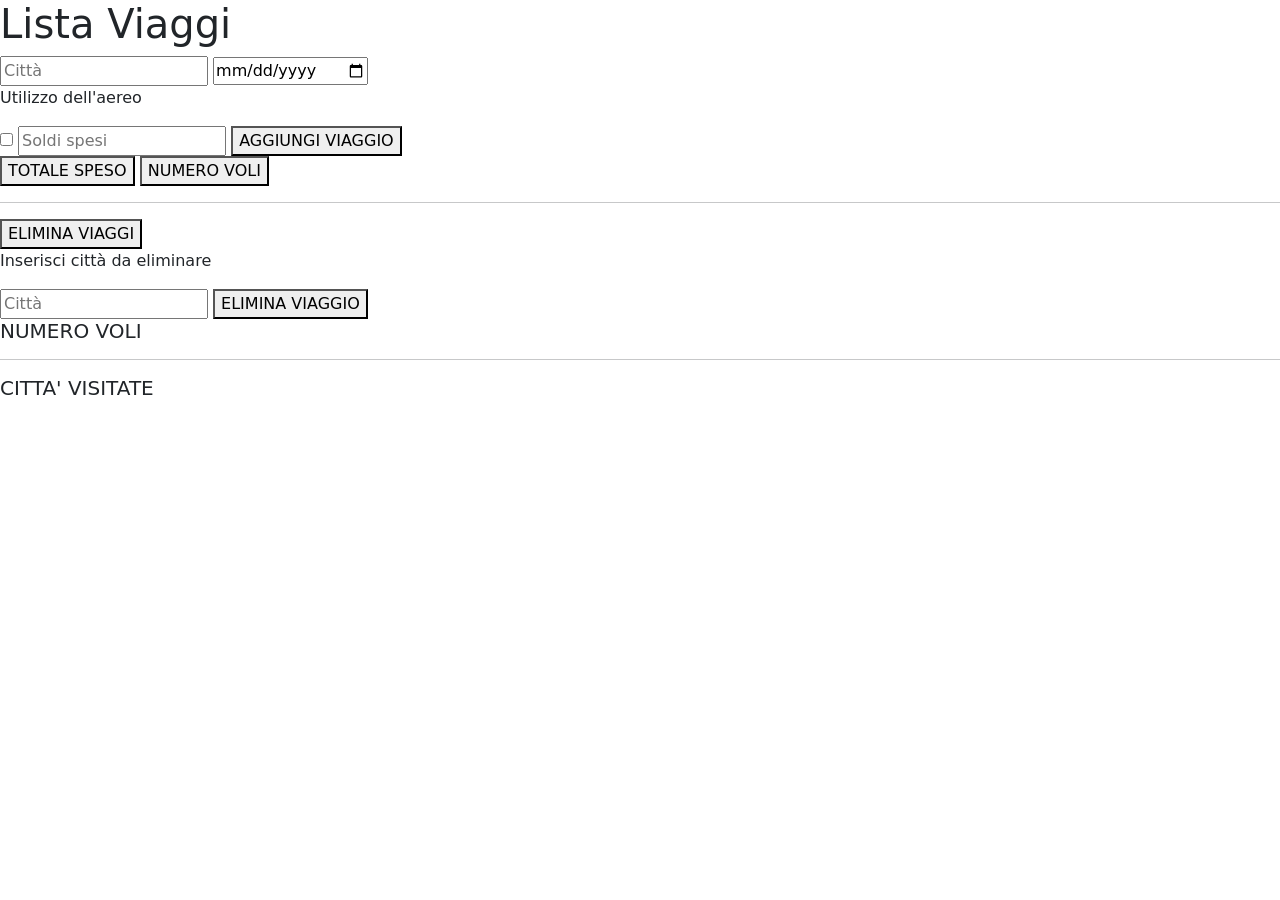
==== index.html @ 6b810018 "Secondo commit: parte html" ====
<!DOCTYPE html>
<html lang="en">
<head>
    <meta charset="UTF-8">
    <meta name="viewport" content="width=device-width, initial-scale=1.0">
    <title>Document</title>
    <link href="https://cdn.jsdelivr.net/npm/bootstrap@5.3.8/dist/css/bootstrap.min.css" 
rel="stylesheet" 
integrity="sha384-sRIl4kxILFvY47J16cr9ZwB07vP4J8+LH7qKQnuqkuIAvNWLzeN8tE5YBujZqJLB" 
crossorigin="anonymous">
</head>
<body>

    <h1>Lista Viaggi</h1>
    <form>
        <input id="city" type="text" placeholder="Città">
        <input id="date" type="date">
        <p>Utilizzo dell'aereo</p>
        <input id="checkbox" type="checkbox">
        <input id="price" type="text" placeholder="Soldi spesi">
        <button id="butt">AGGIUNGI VIAGGIO</button>
    </form>

    <button id="butt1">TOTALE SPESO</button>
    <button id="butt2">NUMERO VOLI</button>


    <hr>

    <button id="butt3">ELIMINA VIAGGI</button>

    <p>Inserisci città da eliminare</p>
    <input id="city1" type="text" placeholder="Città">
    <button id="butt4">ELIMINA VIAGGIO</button>


    <div class="modal fade" id="mymodal" tabindex="-1"> 
        <div class="modal-dialog"> 
            <div class="modal-content"> 
                <div class="modal-header"> 
                    <h1 class="modal-title fs-5">TOTALE SPESO IN TUTTI I VIAGGI</h1> 
                    <button type="button" class="btn-close" data-bs-dismiss="modal" aria-label="Close"></button> 
                </div> 
                <div class="modal-body"> 
                    <p id="p1"></p>
                </div> 
            </div> 
        </div> 
    </div>

    <div class="modal-body" id="mymodal1">
        <h5>NUMERO VOLI</h5>
            <p id="p2"></p>
            <hr>
        <h5>CITTA' VISITATE</h5>
            <p id="p3"></p>
    </div>

    <script 
    src="https://cdn.jsdelivr.net/npm/bootstrap@5.3.8/dist/js/bootstrap.bundle.min.js" 
    integrity="sha384-FKyoEForCGlyvwx9Hj09JcYn3nv7wiPVlz7YYwJrWVcXK/BmnVDxM+D2scQbITxI" 
    crossorigin="anonymous"></script>
    <script src="script.js"></script>
</body>
</html>
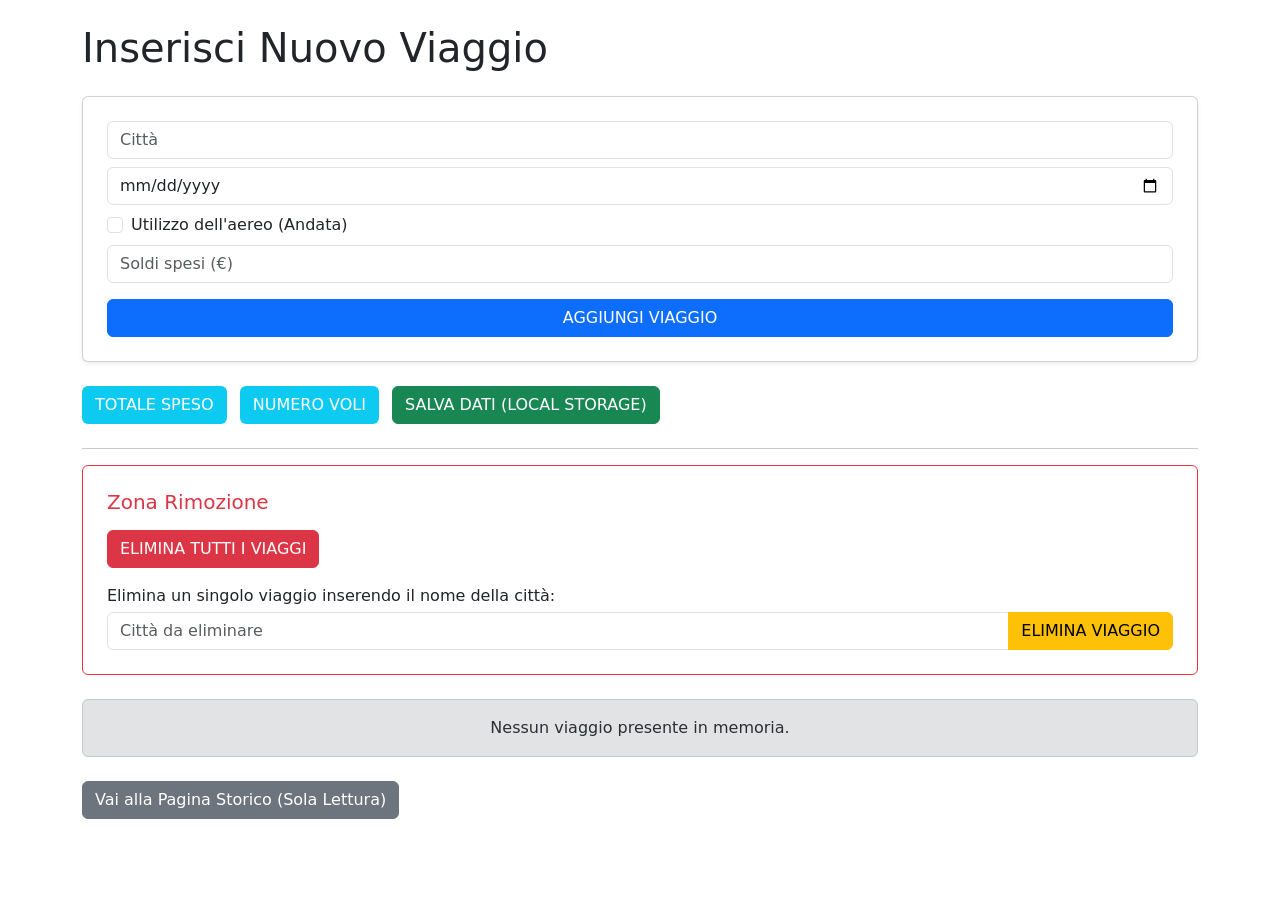
==== commit b7a45ca0: "primo aggiornamento" ====
--- a/index.html
+++ b/index.html
@@ -1,44 +1,67 @@
 <!DOCTYPE html>
-<html lang="en">
+<html lang="it">
 <head>
     <meta charset="UTF-8">
     <meta name="viewport" content="width=device-width, initial-scale=1.0">
-    <title>Document</title>
-    <link href="https://cdn.jsdelivr.net/npm/bootstrap@5.3.8/dist/css/bootstrap.min.css" 
-rel="stylesheet" 
-integrity="sha384-sRIl4kxILFvY47J16cr9ZwB07vP4J8+LH7qKQnuqkuIAvNWLzeN8tE5YBujZqJLB" 
-crossorigin="anonymous">
+    <title>Gestione Registro Viaggi</title>
+    <!-- Bootstrap 5 -->
+    <link href="https://cdn.jsdelivr.net/npm/bootstrap@5.3.3/dist/css/bootstrap.min.css" rel="stylesheet">
 </head>
-<body>
+<body class="container my-4">
 
-    <h1>Lista Viaggi</h1>
-    <form>
-        <input id="city" type="text" placeholder="Città">
-        <input id="date" type="date">
-        <p>Utilizzo dell'aereo</p>
-        <input id="checkbox" type="checkbox">
-        <input id="price" type="text" placeholder="Soldi spesi">
-        <button id="butt">AGGIUNGI VIAGGIO</button>
-    </form>
+    <h1 class="mb-4">Inserisci Nuovo Viaggio</h1>
+    
+    <div class="card p-4 mb-4 shadow-sm">
+        <div class="mb-2">
+            <input id="city" type="text" placeholder="Città" class="form-control">
+        </div>
+        <div class="mb-2">
+            <input id="date" type="date" class="form-control">
+        </div>
+        <div class="form-check mb-2">
+            <input id="checkbox" type="checkbox" class="form-check-input">
+            <label class="form-check-label" for="checkbox">Utilizzo dell'aereo (Andata)</label>
+        </div>
+        <div class="mb-3">
+            <input id="price" type="number" placeholder="Soldi spesi (€)" class="form-control">
+        </div>
+        <button id="butt" class="btn btn-primary">AGGIUNGI VIAGGIO</button>
+    </div>
 
-    <button id="butt1">TOTALE SPESO</button>
-    <button id="butt2">NUMERO VOLI</button>
-
+    <div class="mb-4">
+        <button id="butt1" class="btn bg-info text-white me-2">TOTALE SPESO</button>
+        <button id="butt2" class="btn bg-info text-white me-2">NUMERO VOLI</button>
+        <button id="buttSave" class="btn btn-success">SALVA DATI (LOCAL STORAGE)</button>
+    </div>
 
     <hr>
 
-    <button id="butt3">ELIMINA VIAGGI</button>
+    <div class="card p-4 mb-4 border-danger">
+        <h5 class="text-danger mb-3">Zona Rimozione</h5>
+        <div class="mb-3">
+            <button id="butt3" class="btn btn-danger">ELIMINA TUTTI I VIAGGI</button>
+        </div>
+        <p class="mb-1">Elimina un singolo viaggio inserendo il nome della città:</p>
+        <div class="input-group">
+            <input id="city1" type="text" placeholder="Città da eliminare" class="form-control">
+            <button id="butt4" class="btn btn-warning">ELIMINA VIAGGIO</button>
+        </div>
+    </div>
 
-    <p>Inserisci città da eliminare</p>
-    <input id="city1" type="text" placeholder="Città">
-    <button id="butt4">ELIMINA VIAGGIO</button>
+    <!-- Tabella interattiva dinamica -->
+    <div id="container2" class="mt-4"></div>
 
+    <div class="mt-4 mb-5">
+        <!-- Collegamento invertito che punta alla pagina di riepilogo statico -->
+        <a href="p1.html" class="btn btn-secondary">Vai alla Pagina Storico (Sola Lettura)</a>
+    </div>
 
+    <!-- MODAL 1: TOTALE SPESO -->
     <div class="modal fade" id="mymodal" tabindex="-1"> 
         <div class="modal-dialog"> 
             <div class="modal-content"> 
                 <div class="modal-header"> 
-                    <h1 class="modal-title fs-5">TOTALE SPESO IN TUTTI I VIAGGI</h1> 
+                    <h5 class="modal-title">Spesa Totale</h5> 
                     <button type="button" class="btn-close" data-bs-dismiss="modal" aria-label="Close"></button> 
                 </div> 
                 <div class="modal-body"> 
@@ -48,18 +71,27 @@
         </div> 
     </div>
 
-    <div class="modal-body" id="mymodal1">
-        <h5>NUMERO VOLI</h5>
-            <p id="p2"></p>
-            <hr>
-        <h5>CITTA' VISITATE</h5>
-            <p id="p3"></p>
+    <!-- MODAL 2: NUMERO VOLI -->
+    <div class="modal fade" id="mymodal1" tabindex="-1"> 
+        <div class="modal-dialog"> 
+            <div class="modal-content"> 
+                <div class="modal-header"> 
+                    <h5 class="modal-title">Statistiche Voli</h5> 
+                    <button type="button" class="btn-close" data-bs-dismiss="modal" aria-label="Close"></button> 
+                </div> 
+                <div class="modal-body"> 
+                    <h5>Numero Voli effettuati:</h5>
+                    <p id="p2"></p>
+                    <hr>
+                    <h5>Città visitate in aereo:</h5>
+                    <p id="p3"></p>
+                </div> 
+            </div> 
+        </div> 
     </div>
 
-    <script 
-    src="https://cdn.jsdelivr.net/npm/bootstrap@5.3.8/dist/js/bootstrap.bundle.min.js" 
-    integrity="sha384-FKyoEForCGlyvwx9Hj09JcYn3nv7wiPVlz7YYwJrWVcXK/BmnVDxM+D2scQbITxI" 
-    crossorigin="anonymous"></script>
+    <!-- Bootstrap JS Bundle -->
+    <script src="https://cdn.jsdelivr.net/npm/bootstrap@5.3.3/dist/js/bootstrap.bundle.min.js"></script>
     <script src="script.js"></script>
 </body>
 </html>
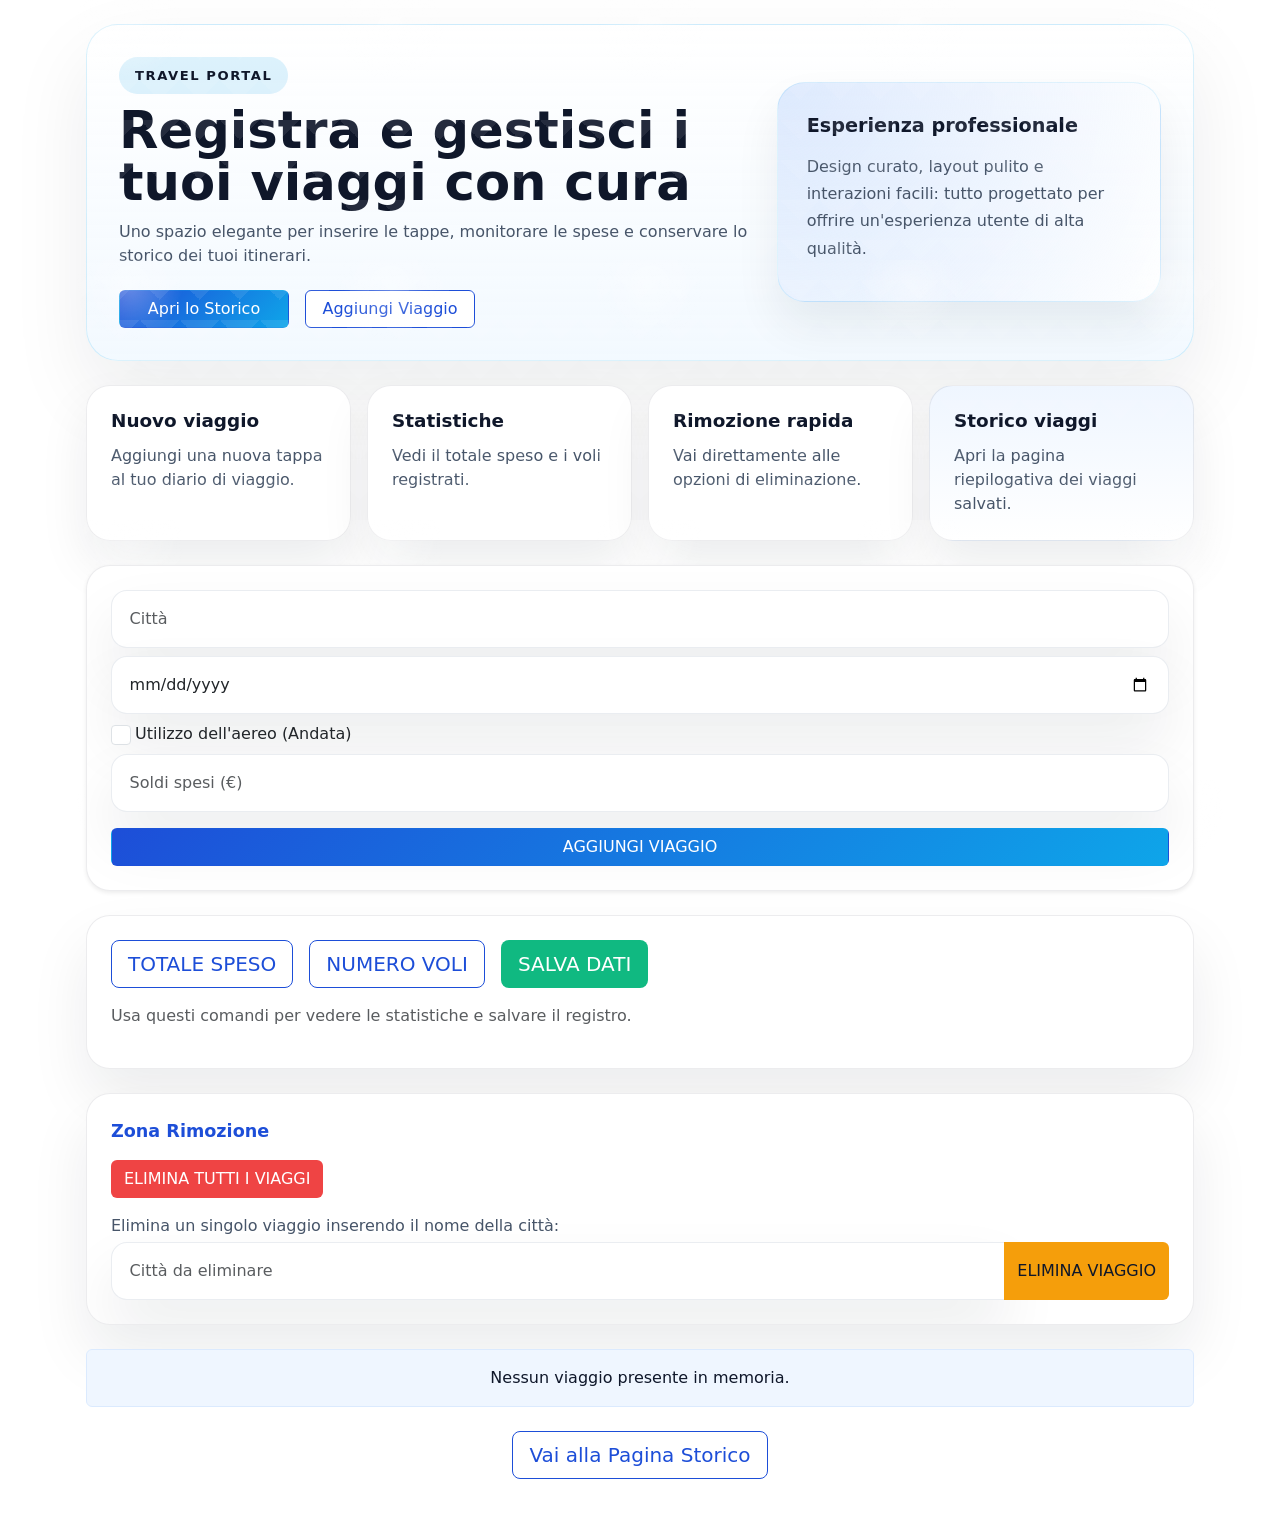
==== commit 17603485: "Merge pull request #6 from Ilpapero08/feature/css modifiche css" ====
--- a/index.html
+++ b/index.html
@@ -6,12 +6,48 @@
     <title>Gestione Registro Viaggi</title>
     <!-- Bootstrap 5 -->
     <link href="https://cdn.jsdelivr.net/npm/bootstrap@5.3.3/dist/css/bootstrap.min.css" rel="stylesheet">
+    <link href="style.css" rel="stylesheet">
 </head>
-<body class="container my-4">
+<body class="container my-4 index-page">
 
-    <h1 class="mb-4">Inserisci Nuovo Viaggio</h1>
-    
-    <div class="card p-4 mb-4 shadow-sm">
+    <header class="hero-panel mb-4">
+        <div class="hero-copy">
+            <span class="eyebrow">Travel Portal</span>
+            <h1>Registra e gestisci i tuoi viaggi con cura</h1>
+            <p>Uno spazio elegante per inserire le tappe, monitorare le spese e conservare lo storico dei tuoi itinerari.</p>
+            <div class="hero-buttons">
+                <a href="index2.html" class="btn btn-primary">Apri lo Storico</a>
+                <a href="#form-section" class="btn btn-outline-secondary">Aggiungi Viaggio</a>
+            </div>
+        </div>
+        <div class="hero-visual">
+            <div class="hero-card">
+                <strong>Esperienza professionale</strong>
+                <p>Design curato, layout pulito e interazioni facili: tutto progettato per offrire un'esperienza utente di alta qualità.</p>
+            </div>
+        </div>
+    </header>
+
+    <div class="action-grid mb-4">
+        <a href="#form-section" class="action-card">
+            <h2>Nuovo viaggio</h2>
+            <p>Aggiungi una nuova tappa al tuo diario di viaggio.</p>
+        </a>
+        <a href="#stats-section" class="action-card">
+            <h2>Statistiche</h2>
+            <p>Vedi il totale speso e i voli registrati.</p>
+        </a>
+        <a href="#remove-section" class="action-card">
+            <h2>Rimozione rapida</h2>
+            <p>Vai direttamente alle opzioni di eliminazione.</p>
+        </a>
+        <a href="index2.html" class="action-card action-card-secondary">
+            <h2>Storico viaggi</h2>
+            <p>Apri la pagina riepilogativa dei viaggi salvati.</p>
+        </a>
+    </div>
+
+    <section id="form-section" class="card p-4 mb-4 shadow-sm">
         <div class="mb-2">
             <input id="city" type="text" placeholder="Città" class="form-control">
         </div>
@@ -26,18 +62,19 @@
             <input id="price" type="number" placeholder="Soldi spesi (€)" class="form-control">
         </div>
         <button id="butt" class="btn btn-primary">AGGIUNGI VIAGGIO</button>
-    </div>
+    </section>
 
-    <div class="mb-4">
-        <button id="butt1" class="btn bg-info text-white me-2">TOTALE SPESO</button>
-        <button id="butt2" class="btn bg-info text-white me-2">NUMERO VOLI</button>
-        <button id="buttSave" class="btn btn-success">SALVA DATI (LOCAL STORAGE)</button>
-    </div>
+    <section id="stats-section" class="card p-4 mb-4 stats-card">
+        <div class="d-flex flex-wrap gap-3 mb-3">
+            <button id="butt1" class="btn btn-secondary btn-lg">TOTALE SPESO</button>
+            <button id="butt2" class="btn btn-secondary btn-lg">NUMERO VOLI</button>
+            <button id="buttSave" class="btn btn-success btn-lg">SALVA DATI</button>
+        </div>
+        <p class="text-muted">Usa questi comandi per vedere le statistiche e salvare il registro.</p>
+    </section>
 
-    <hr>
-
-    <div class="card p-4 mb-4 border-danger">
-        <h5 class="text-danger mb-3">Zona Rimozione</h5>
+    <section id="remove-section" class="card p-4 mb-4 remove-card">
+        <div class="section-title">Zona Rimozione</div>
         <div class="mb-3">
             <button id="butt3" class="btn btn-danger">ELIMINA TUTTI I VIAGGI</button>
         </div>
@@ -46,14 +83,13 @@
             <input id="city1" type="text" placeholder="Città da eliminare" class="form-control">
             <button id="butt4" class="btn btn-warning">ELIMINA VIAGGIO</button>
         </div>
-    </div>
+    </section>
 
     <!-- Tabella interattiva dinamica -->
     <div id="container2" class="mt-4"></div>
 
-    <div class="mt-4 mb-5">
-        <!-- Collegamento invertito che punta alla pagina di riepilogo statico -->
-        <a href="p1.html" class="btn btn-secondary">Vai alla Pagina Storico (Sola Lettura)</a>
+    <div class="mt-4 mb-5 text-center">
+        <a href="index2.html" class="btn btn-secondary btn-lg">Vai alla Pagina Storico</a>
     </div>
 
     <!-- MODAL 1: TOTALE SPESO -->
--- a/style.css
+++ b/style.css
@@ -0,0 +1,566 @@
+/* Stili base per il progetto Registro Viaggi */
+:root {
+    color-scheme: light;
+    --bg-100: #f8fafc;
+    --bg-200: #e2e8f0;
+    --bg-500: #0f172a;
+    --surface: rgba(255, 255, 255, 0.95);
+    --surface-strong: #ffffff;
+    --accent: #1d4ed8;
+    --accent-strong: #0ea5e9;
+    --accent-soft: #eff6ff;
+    --text: #0f172a;
+    --text-muted: #475569;
+    --border: rgba(15, 23, 42, 0.08);
+    --shadow: 0 30px 60px rgba(15, 23, 42, 0.08);
+}
+
+* {
+    box-sizing: border-box;
+}
+
+html {
+    scroll-behavior: smooth;
+}
+
+body {
+    margin: 0;
+    min-height: 100vh;
+    font-family: Inter, system-ui, -apple-system, BlinkMacSystemFont, 'Segoe UI', sans-serif;
+    color: var(--text);
+    background: radial-gradient(circle at top left, rgba(59, 130, 246, 0.18), transparent 24%),
+        radial-gradient(circle at 80% 20%, rgba(14, 165, 233, 0.14), transparent 22%),
+        linear-gradient(180deg, #f8fafc 0%, #eef2ff 55%, #cfe0ff 100%);
+    background-attachment: fixed;
+}
+
+body::before {
+    content: "";
+    position: fixed;
+    inset: 0;
+    background-image: radial-gradient(circle at 50% 10%, rgba(255,255,255,0.5) 0%, transparent 20%),
+        linear-gradient(135deg, rgba(255,255,255,0.14) 25%, transparent 25%),
+        linear-gradient(225deg, rgba(255,255,255,0.14) 25%, transparent 25%);
+    background-size: 260px 260px, 40px 40px, 40px 40px;
+    pointer-events: none;
+    opacity: 0.65;
+    z-index: 0;
+}
+
+body.container.my-4 {
+    background: transparent;
+}
+
+.container.my-4 {
+    max-width: 1140px;
+    padding-left: 1rem;
+    padding-right: 1rem;
+}
+
+.hero-panel {
+    display: grid;
+    grid-template-columns: minmax(0, 1.65fr) minmax(280px, 1fr);
+    gap: 1.5rem;
+    align-items: center;
+    padding: 2rem;
+    margin-bottom: 1.5rem;
+    background: linear-gradient(180deg, rgba(255, 255, 255, 0.92), rgba(240, 248, 255, 0.82));
+    border: 1px solid rgba(14, 165, 233, 0.16);
+    border-radius: 32px;
+    box-shadow: 0 34px 80px rgba(15, 23, 42, 0.08);
+}
+
+.hero-copy h1 {
+    font-size: clamp(2.6rem, 4vw, 3.8rem);
+    line-height: 1.02;
+    margin: 0.6rem 0 0.7rem;
+}
+
+.eyebrow {
+    display: inline-flex;
+    align-items: center;
+    justify-content: center;
+    padding: 0.55rem 1rem;
+    border-radius: 999px;
+    background: rgba(14, 165, 233, 0.14);
+    color: #0f172a;
+    font-size: 0.82rem;
+    font-weight: 700;
+    letter-spacing: 0.12em;
+    text-transform: uppercase;
+}
+
+.hero-copy p {
+    max-width: 720px;
+    margin-bottom: 1.4rem;
+    color: #475569;
+    font-size: 1rem;
+}
+
+.hero-buttons {
+    display: flex;
+    flex-wrap: wrap;
+    gap: 1rem;
+}
+
+.hero-buttons .btn {
+    min-width: 170px;
+}
+
+.hero-visual {
+    display: flex;
+    justify-content: center;
+}
+
+.hero-card {
+    width: 100%;
+    min-height: 220px;
+    padding: 1.8rem;
+    background: radial-gradient(circle at top left, rgba(59, 130, 246, 0.16), rgba(255, 255, 255, 0.85));
+    border: 1px solid rgba(14, 165, 233, 0.12);
+    border-radius: 28px;
+    box-shadow: 0 24px 45px rgba(15, 23, 42, 0.07);
+}
+
+.hero-card strong {
+    display: block;
+    font-size: 1.2rem;
+    margin-bottom: 0.75rem;
+}
+
+.hero-card p {
+    margin: 0;
+    color: #475569;
+    line-height: 1.7;
+}
+
+body.index-page {
+    background: radial-gradient(circle at 10% 10%, rgba(59, 130, 246, 0.12), transparent 22%),
+        radial-gradient(circle at 90% 30%, rgba(14, 165, 233, 0.08), transparent 18%),
+        linear-gradient(180deg, #f8fafc 0%, #eef2ff 58%, #dbeafe 100%);
+}
+
+body.history-page {
+    background: radial-gradient(circle at 15% 20%, rgba(56, 189, 248, 0.12), transparent 24%),
+        radial-gradient(circle at 85% 15%, rgba(59, 130, 246, 0.1), transparent 20%),
+        linear-gradient(180deg, #f8fafc 0%, #eef2ff 58%, #dbeafe 100%);
+}
+
+.action-grid {
+    display: grid;
+    grid-template-columns: repeat(4, minmax(0, 1fr));
+    gap: 1rem;
+    margin-bottom: 1.5rem;
+}
+
+.action-card {
+    display: block;
+    min-height: 150px;
+    padding: 1.5rem;
+    background: rgba(255, 255, 255, 0.92);
+    border: 1px solid rgba(15, 23, 42, 0.08);
+    border-radius: 24px;
+    box-shadow: 0 24px 50px rgba(15, 23, 42, 0.08);
+    color: var(--bg-500);
+    text-decoration: none;
+    transition: transform 0.25s ease, border-color 0.25s ease, box-shadow 0.25s ease;
+}
+
+.action-card:hover,
+.action-card:focus-visible {
+    transform: translateY(-4px);
+    border-color: rgba(14, 165, 233, 0.45);
+    box-shadow: 0 28px 60px rgba(15, 23, 42, 0.12);
+}
+
+.action-card h2 {
+    margin-bottom: 0.75rem;
+    font-size: 1.15rem;
+    font-weight: 700;
+}
+
+.action-card p {
+    margin: 0;
+    color: var(--text-muted);
+}
+
+.action-card-secondary {
+    background: linear-gradient(180deg, #eff6ff 0%, #ffffff 100%);
+}
+
+h1,
+h2,
+h3,
+h4,
+h5,
+h6 {
+    color: var(--bg-500);
+    margin-top: 0;
+}
+
+h1 {
+    font-size: clamp(2rem, 3vw, 2.8rem);
+    font-weight: 800;
+}
+
+p {
+    color: var(--text-muted);
+}
+
+.card,
+input.form-control,
+.input-group .form-control,
+.modal-content,
+#divCentrale {
+    background: var(--surface-strong);
+    border: 1px solid var(--border);
+    border-radius: 24px;
+    box-shadow: var(--shadow);
+}
+
+.card {
+    padding: 1.75rem;
+    overflow: hidden;
+}
+
+input.form-control,
+.input-group .form-control {
+    border-radius: 16px;
+    border: 1px solid rgba(148, 163, 184, 0.2);
+    padding: 1rem 1.1rem;
+    transition: border-color 0.2s ease, box-shadow 0.2s ease;
+}
+
+input.form-control:focus,
+.input-group .form-control:focus {
+    outline: none;
+    border-color: var(--accent-strong);
+    box-shadow: 0 0 0 4px rgba(14, 165, 233, 0.18);
+}
+
+.form-check-input {
+    width: 1.25rem;
+    height: 1.25rem;
+    margin-top: 0.2rem;
+}
+
+.btn-primary,
+.btn-primary:hover,
+.btn-primary:focus {
+    background: linear-gradient(135deg, var(--accent) 0%, var(--accent-strong) 100%);
+    border-color: transparent;
+    color: #fff;
+}
+
+.btn-secondary,
+.btn-secondary:hover,
+.btn-secondary:focus,
+.btn-outline-secondary {
+    background-color: #ffffff;
+    color: var(--accent);
+    border-color: var(--accent);
+}
+
+.btn-outline-secondary:hover,
+.btn-outline-secondary:focus {
+    background-color: var(--accent-soft);
+}
+
+.btn-success {
+    background-color: #10b981;
+    border-color: transparent;
+    color: #fff;
+}
+
+.btn-danger {
+    background-color: #ef4444;
+    border-color: transparent;
+    color: #fff;
+}
+
+.btn-warning {
+    background-color: #f59e0b;
+    border-color: transparent;
+    color: #0f172a;
+}
+
+.btn.bg-info,
+.btn.bg-info:hover,
+.btn.bg-info:focus {
+    background-color: #0ea5e9 !important;
+    border-color: transparent !important;
+}
+
+#container2 {
+    margin-top: 1.5rem;
+}
+
+#container2 .table {
+    background: var(--surface-strong);
+    border-radius: 18px;
+    overflow: hidden;
+    width: 100%;
+}
+
+table {
+    width: 100%;
+    border-collapse: collapse;
+}
+
+thead {
+    background: #0f172a;
+    color: #fff;
+}
+
+thead th {
+    padding: 1rem 1rem;
+    text-align: left;
+    font-weight: 700;
+    letter-spacing: 0.01em;
+}
+
+tbody tr {
+    transition: background-color 0.2s ease;
+}
+
+tbody tr:hover {
+    background: #eff6ff;
+}
+
+tbody td {
+    padding: 1rem;
+    border-top: 1px solid rgba(148, 163, 184, 0.12);
+}
+
+.alert-secondary {
+    background-color: #eff6ff;
+    border-color: #dbeafe;
+    color: var(--text);
+}
+
+.section-title {
+    display: inline-flex;
+    align-items: center;
+    gap: 0.6rem;
+    margin-bottom: 1rem;
+    font-size: 1.1rem;
+    font-weight: 700;
+    color: var(--accent);
+}
+
+body.login-page {
+    min-height: 100vh;
+    background: radial-gradient(circle at top, #dbeafe 0%, #eff6ff 35%, #f8fafc 100%);
+    display: flex;
+    align-items: center;
+    justify-content: center;
+    padding: 1.5rem;
+}
+
+body.login-page::before {
+    content: "";
+    position: fixed;
+    inset: 0;
+    background-image: radial-gradient(circle at 20% 20%, rgba(255, 255, 255, 0.5) 0%, transparent 28%),
+        linear-gradient(135deg, rgba(255, 255, 255, 0.2) 10%, transparent 10%),
+        linear-gradient(225deg, rgba(255, 255, 255, 0.2) 10%, transparent 10%);
+    background-size: 280px 280px, 40px 40px, 40px 40px;
+    pointer-events: none;
+    z-index: 0;
+}
+
+#divContainer {
+    display: flex;
+    justify-content: center;
+    align-items: center;
+    width: 100%;
+    max-width: 1080px;
+    position: relative;
+    z-index: 1;
+}
+
+#divCentrale {
+    width: min(480px, 100%);
+    background: rgba(255, 250, 241, 0.98);
+    border-radius: 36px;
+    border: 1px solid rgba(162, 121, 78, 0.25);
+    box-shadow: 0 32px 80px rgba(68, 55, 42, 0.12);
+    padding: 40px 34px;
+    position: relative;
+    overflow: hidden;
+    text-align: left;
+}
+
+#divCentrale::before {
+    content: "DIARIO DI VIAGGIO";
+    position: absolute;
+    top: 22px;
+    right: 24px;
+    font-size: 0.8rem;
+    letter-spacing: 0.2em;
+    color: rgba(112, 75, 41, 0.45);
+    transform: rotate(8deg);
+}
+
+#divCentrale::after {
+    content: "✈";
+    position: absolute;
+    left: -12px;
+    top: 18px;
+    font-size: 3.2rem;
+    color: rgba(216, 111, 50, 0.18);
+}
+
+.login-shell {
+    position: relative;
+    width: min(100%, 1000px);
+    max-width: 1000px;
+    display: flex;
+    justify-content: center;
+    padding: 1.5rem;
+    z-index: 1;
+}
+
+.login-inner {
+    width: 100%;
+    display: flex;
+    flex-direction: column;
+    align-items: center;
+    gap: 1rem;
+}
+
+.login-wrapper {
+    width: 100%;
+    display: flex;
+    flex-direction: column;
+    align-items: center;
+}
+
+.title {
+    font-family: 'Georgia', serif;
+    font-size: clamp(2.5rem, 7vw, 3.8rem);
+    margin-bottom: 1.5rem;
+    color: var(--accent);
+    text-shadow: 2px 2px 10px rgba(20, 82, 153, 0.12);
+}
+
+.subtitle {
+    color: var(--text-muted);
+    margin-bottom: 1.75rem;
+}
+
+.field {
+    width: 100%;
+}
+
+#divCentrale input {
+    width: 100%;
+    border: 1px solid rgba(164, 142, 119, 0.45);
+    border-radius: 18px;
+    padding: 14px 16px;
+    font-size: 1rem;
+    background: rgba(255, 255, 255, 0.95);
+    color: #3c3528;
+    transition: border-color 0.2s ease, box-shadow 0.2s ease;
+}
+
+#divCentrale input:focus {
+    outline: none;
+    border-color: #d98f55;
+    box-shadow: 0 0 0 4px rgba(217, 143, 85, 0.15);
+}
+
+#loginButton {
+    display: inline-flex;
+    align-items: center;
+    justify-content: center;
+    width: 100%;
+    border: none;
+    border-radius: 999px;
+    padding: 16px 22px;
+    font-size: 1rem;
+    font-weight: 700;
+    letter-spacing: 0.08em;
+    text-transform: uppercase;
+    background: linear-gradient(135deg, #d96f32 0%, #ca8a51 100%);
+    color: #fff;
+    cursor: pointer;
+    transition: transform 0.2s ease, box-shadow 0.2s ease;
+    box-shadow: 0 14px 32px rgba(217, 111, 50, 0.24);
+}
+
+#loginButton:hover {
+    transform: translateY(-1px);
+    box-shadow: 0 20px 38px rgba(217, 111, 50, 0.28);
+}
+
+@media (max-width: 900px) {
+    .container.my-4 {
+        padding-left: 1rem;
+        padding-right: 1rem;
+    }
+
+    .hero-panel {
+        grid-template-columns: 1fr;
+        padding: 1.5rem;
+    }
+
+    .hero-visual {
+        justify-content: flex-start;
+    }
+
+    .action-grid {
+        grid-template-columns: repeat(2, minmax(0, 1fr));
+    }
+
+    .card,
+    #divCentrale,
+    .input-group {
+        border-radius: 20px;
+    }
+
+    .input-group .form-control,
+    .input-group .btn,
+    .btn {
+        width: 100%;
+    }
+
+    .input-group {
+        flex-direction: column;
+    }
+}
+
+@media (max-width: 640px) {
+    .action-grid {
+        grid-template-columns: 1fr;
+    }
+
+    body {
+        background: #f8fafc;
+    }
+
+    h1 {
+        font-size: 2rem;
+    }
+
+    .card {
+        padding: 1.25rem;
+    }
+
+    .mb-4,
+    .mb-5,
+    .mt-4 {
+        margin-bottom: 1rem !important;
+    }
+
+    .btn {
+        padding: 0.95rem 1.1rem;
+        font-size: 0.95rem;
+    }
+
+    #container2 .table,
+    .card,
+    #divCentrale {
+        border-radius: 18px;
+    }
+}
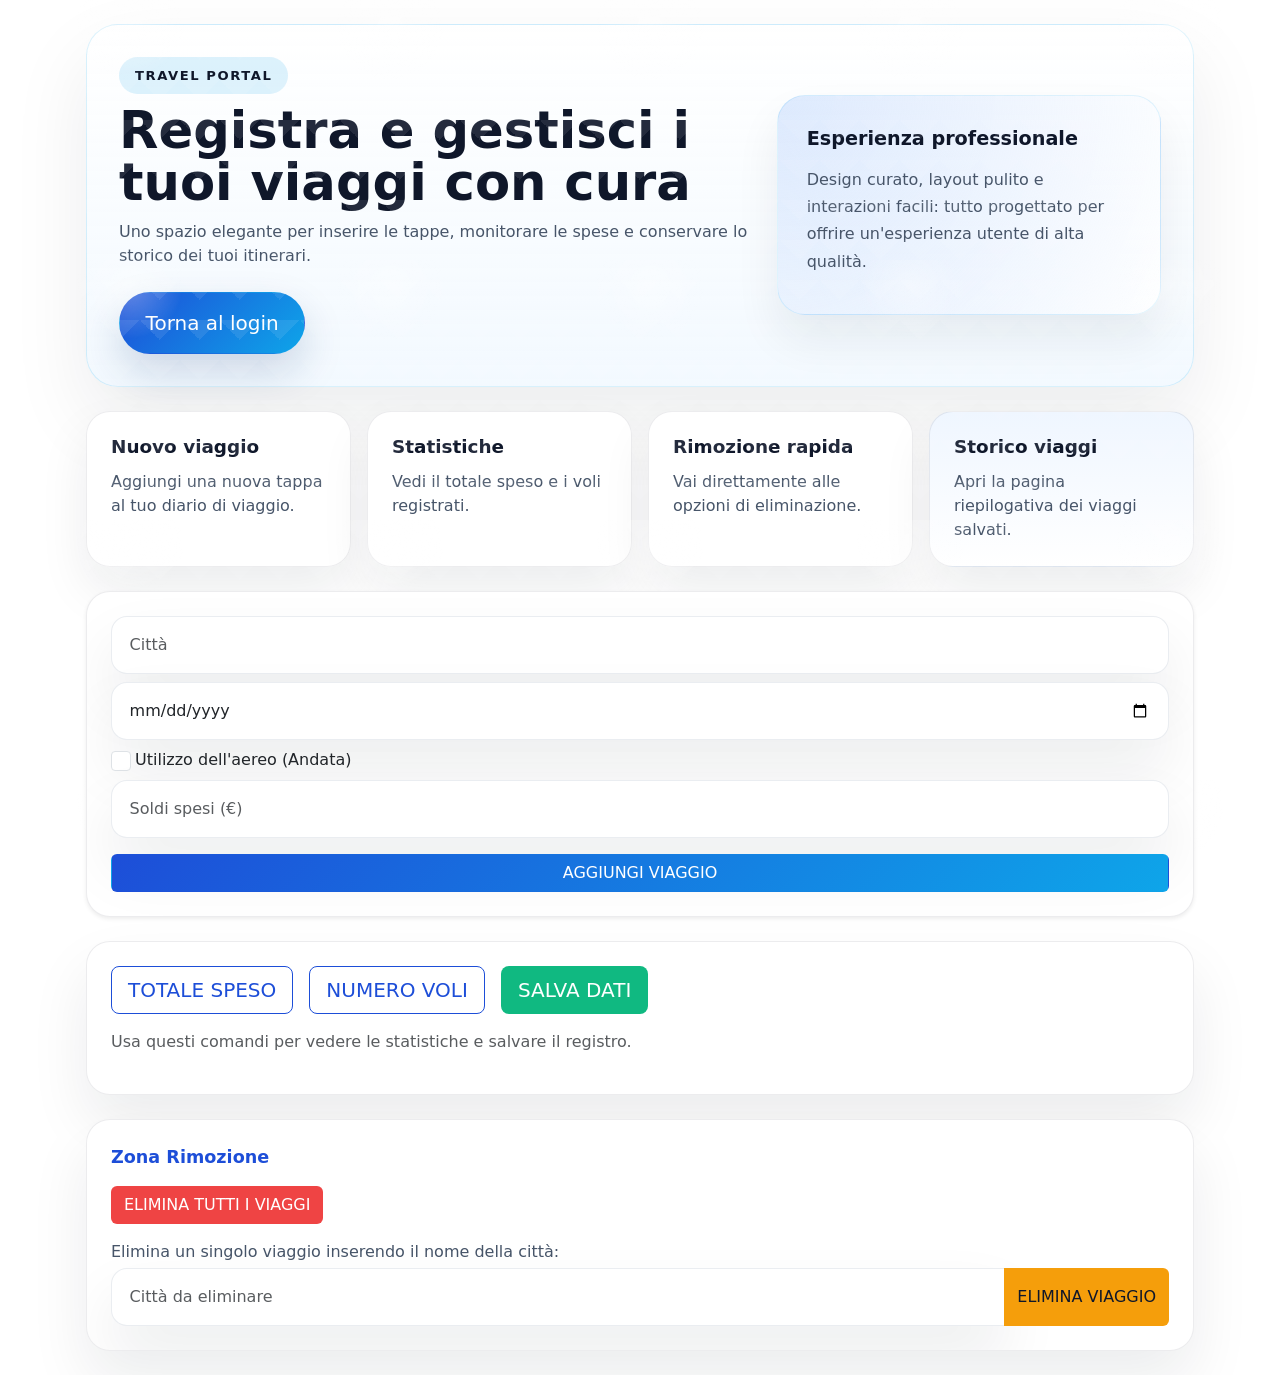
==== commit f5ee7d77: "Fix bottoni, aggiunta CSS in style.css di index2.html, index.html e login.html" ====
--- a/index.html
+++ b/index.html
@@ -16,8 +16,7 @@
             <h1>Registra e gestisci i tuoi viaggi con cura</h1>
             <p>Uno spazio elegante per inserire le tappe, monitorare le spese e conservare lo storico dei tuoi itinerari.</p>
             <div class="hero-buttons">
-                <a href="index2.html" class="btn btn-primary">Apri lo Storico</a>
-                <a href="#form-section" class="btn btn-outline-secondary">Aggiungi Viaggio</a>
+                <a href="login.html" class="btn btn-primary btn-lg hero-return-button">Torna al login</a>
             </div>
         </div>
         <div class="hero-visual">
@@ -85,13 +84,6 @@
         </div>
     </section>
 
-    <!-- Tabella interattiva dinamica -->
-    <div id="container2" class="mt-4"></div>
-
-    <div class="mt-4 mb-5 text-center">
-        <a href="index2.html" class="btn btn-secondary btn-lg">Vai alla Pagina Storico</a>
-    </div>
-
     <!-- MODAL 1: TOTALE SPESO -->
     <div class="modal fade" id="mymodal" tabindex="-1"> 
         <div class="modal-dialog"> 
--- a/style.css
+++ b/style.css
@@ -101,10 +101,27 @@
     display: flex;
     flex-wrap: wrap;
     gap: 1rem;
+    margin-top: 1.5rem;
 }
 
 .hero-buttons .btn {
     min-width: 170px;
+}
+
+.hero-return-button {
+    background: linear-gradient(135deg, #2563eb 0%, #0891b2 100%);
+    border: 1px solid rgba(255, 255, 255, 0.35);
+    border-radius: 999px;
+    box-shadow: 0 18px 40px rgba(13, 50, 113, 0.18);
+    padding: 0.95rem 1.6rem;
+    transition: transform 0.2s ease, box-shadow 0.2s ease, filter 0.2s ease;
+}
+
+.hero-return-button:hover,
+.hero-return-button:focus {
+    transform: translateY(-2px);
+    box-shadow: 0 22px 48px rgba(13, 50, 113, 0.2);
+    filter: brightness(1.05);
 }
 
 .hero-visual {
@@ -350,7 +367,8 @@
 
 body.login-page {
     min-height: 100vh;
-    background: radial-gradient(circle at top, #dbeafe 0%, #eff6ff 35%, #f8fafc 100%);
+    background: radial-gradient(circle at 20% 10%, rgba(255, 248, 237, 0.92), transparent 28%),
+        linear-gradient(180deg, #fff9f1 0%, #f6ecdf 42%, #e8dac8 100%);
     display: flex;
     align-items: center;
     justify-content: center;
@@ -361,12 +379,23 @@
     content: "";
     position: fixed;
     inset: 0;
-    background-image: radial-gradient(circle at 20% 20%, rgba(255, 255, 255, 0.5) 0%, transparent 28%),
-        linear-gradient(135deg, rgba(255, 255, 255, 0.2) 10%, transparent 10%),
-        linear-gradient(225deg, rgba(255, 255, 255, 0.2) 10%, transparent 10%);
-    background-size: 280px 280px, 40px 40px, 40px 40px;
+    background-image: radial-gradient(circle at 15% 18%, rgba(255, 255, 255, 0.7) 0%, transparent 20%),
+        linear-gradient(135deg, rgba(255, 255, 255, 0.18) 12%, transparent 12%),
+        linear-gradient(225deg, rgba(255, 255, 255, 0.18) 12%, transparent 12%),
+        repeating-linear-gradient(180deg, rgba(126, 89, 41, 0.04) 0, rgba(126, 89, 41, 0.04) 1px, transparent 1px, transparent 22px);
+    background-size: 280px 280px, 40px 40px, 40px 40px, 100% 44px;
     pointer-events: none;
     z-index: 0;
+}
+
+body.login-page::after {
+    content: "✈︎";
+    position: fixed;
+    right: 2rem;
+    bottom: 2rem;
+    font-size: 5rem;
+    color: rgba(167, 122, 74, 0.16);
+    pointer-events: none;
 }
 
 #divContainer {
@@ -381,34 +410,108 @@
 
 #divCentrale {
     width: min(480px, 100%);
-    background: rgba(255, 250, 241, 0.98);
+    background: linear-gradient(180deg, rgba(255, 252, 242, 0.96) 0%, rgba(255, 245, 228, 0.96) 100%);
     border-radius: 36px;
-    border: 1px solid rgba(162, 121, 78, 0.25);
-    box-shadow: 0 32px 80px rgba(68, 55, 42, 0.12);
-    padding: 40px 34px;
+    border: 1px solid rgba(162, 121, 78, 0.28);
+    box-shadow: 0 34px 90px rgba(86, 58, 29, 0.14);
+    padding: 44px 36px;
     position: relative;
     overflow: hidden;
     text-align: left;
+    background-image: radial-gradient(circle at top left, rgba(255, 255, 255, 0.65), transparent 28%),
+        linear-gradient(135deg, rgba(210, 180, 140, 0.05) 0%, transparent 40%);
 }
 
 #divCentrale::before {
     content: "DIARIO DI VIAGGIO";
     position: absolute;
-    top: 22px;
+    top: 18px;
     right: 24px;
-    font-size: 0.8rem;
-    letter-spacing: 0.2em;
-    color: rgba(112, 75, 41, 0.45);
+    font-size: 0.75rem;
+    letter-spacing: 0.22em;
+    color: rgba(124, 84, 46, 0.36);
     transform: rotate(8deg);
 }
 
 #divCentrale::after {
     content: "✈";
     position: absolute;
-    left: -12px;
-    top: 18px;
-    font-size: 3.2rem;
-    color: rgba(216, 111, 50, 0.18);
+    left: -8px;
+    top: 16px;
+    font-size: 3.5rem;
+    color: rgba(173, 124, 64, 0.16);
+}
+
+.travel-badge {
+    display: inline-flex;
+    align-items: center;
+    gap: 0.5rem;
+    margin-bottom: 1rem;
+    font-size: 0.8rem;
+    font-weight: 700;
+    letter-spacing: 0.16em;
+    text-transform: uppercase;
+    color: #9a6b3d;
+    padding: 0.55rem 0.9rem;
+    border-radius: 999px;
+    background: rgba(255, 240, 221, 0.85);
+    border: 1px solid rgba(155, 109, 57, 0.18);
+    box-shadow: inset 0 1px 0 rgba(255, 255, 255, 0.65);
+}
+
+#divCentrale h1 {
+    margin-top: 0;
+    margin-bottom: 0.85rem;
+    font-size: clamp(2rem, 4vw, 2.6rem);
+    color: #3f2d1d;
+}
+
+#divCentrale .subtitle {
+    color: #6c5843;
+    margin-bottom: 1.75rem;
+}
+
+#divCentrale input {
+    background: rgba(255, 255, 255, 0.92);
+    box-shadow: inset 0 2px 8px rgba(146, 115, 74, 0.08);
+}
+
+#loginButton {
+    display: inline-flex;
+    align-items: center;
+    justify-content: center;
+    width: 100%;
+    border: none;
+    border-radius: 999px;
+    padding: 16px 22px;
+    font-size: 1rem;
+    font-weight: 700;
+    letter-spacing: 0.08em;
+    text-transform: uppercase;
+    background: linear-gradient(135deg, #b45309 0%, #f59e0b 100%);
+    color: #fff;
+    cursor: pointer;
+    transition: transform 0.2s ease, box-shadow 0.2s ease, filter 0.2s ease;
+    box-shadow: 0 14px 32px rgba(168, 104, 38, 0.24);
+}
+
+#loginButton:hover {
+    transform: translateY(-1px);
+    box-shadow: 0 18px 38px rgba(168, 104, 38, 0.28);
+    filter: brightness(1.04);
+}
+
+.note {
+    color: #5f4f3d;
+    background: rgba(255, 249, 237, 0.9);
+    border-left: 4px solid rgba(196, 135, 52, 0.8);
+    padding: 1rem 1rem 0.9rem;
+    border-radius: 18px;
+    margin-top: 1rem;
+}
+
+.note strong {
+    color: #4f3c2a;
 }
 
 .login-shell {
@@ -440,8 +543,8 @@
     font-family: 'Georgia', serif;
     font-size: clamp(2.5rem, 7vw, 3.8rem);
     margin-bottom: 1.5rem;
-    color: var(--accent);
-    text-shadow: 2px 2px 10px rgba(20, 82, 153, 0.12);
+    color: #7c4a1b;
+    text-shadow: 2px 2px 10px rgba(124, 74, 27, 0.16);
 }
 
 .subtitle {
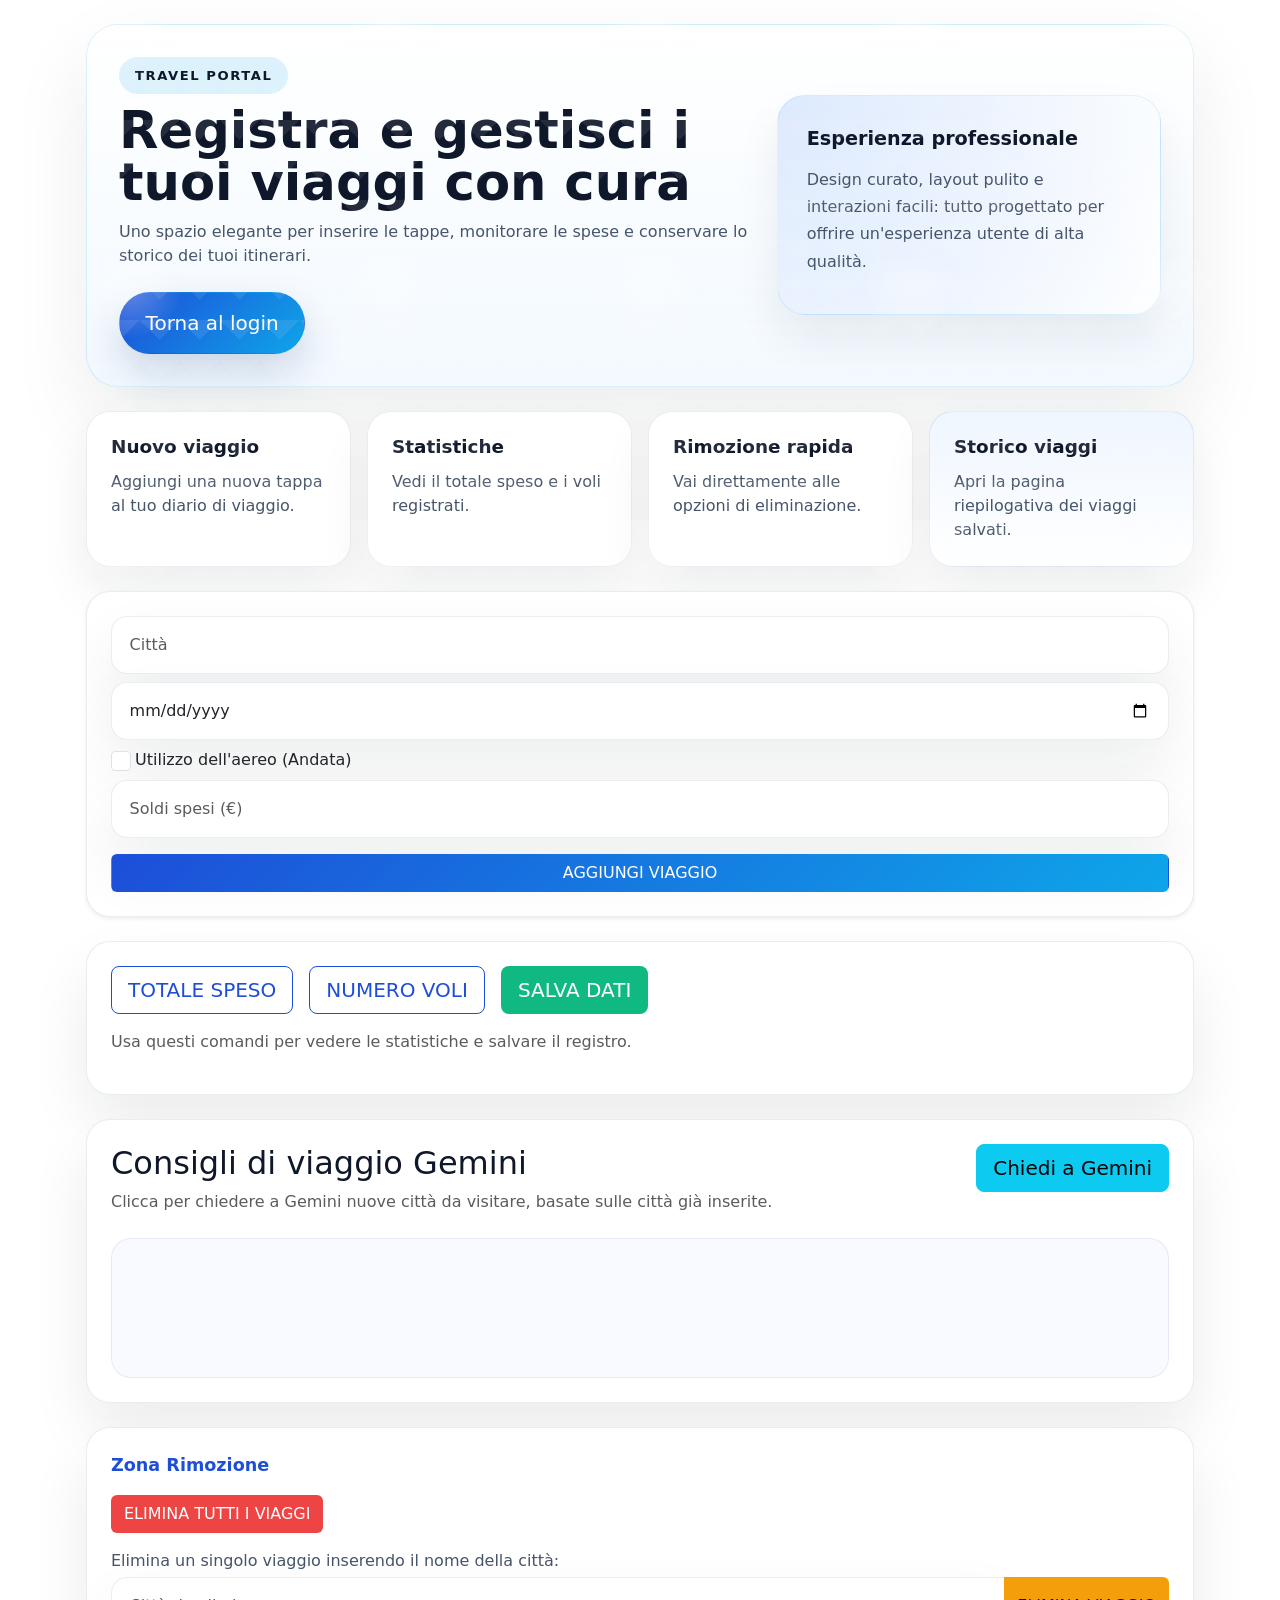
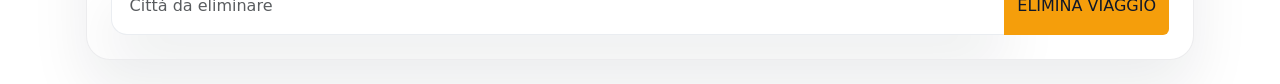
==== commit 7d7d3710: "Merge pull request #7 from Ilpapero08/feature/gemini Prima implementazione API GEMINI" ====
--- a/index.html
+++ b/index.html
@@ -72,6 +72,17 @@
         <p class="text-muted">Usa questi comandi per vedere le statistiche e salvare il registro.</p>
     </section>
 
+    <section id="ai-section" class="card p-4 mb-4 ai-card">
+        <div class="d-flex flex-column flex-md-row justify-content-between align-items-start gap-3">
+            <div>
+                <h2 class="mb-2">Consigli di viaggio Gemini</h2>
+                <p class="mb-0 text-muted">Clicca per chiedere a Gemini nuove città da visitare, basate sulle città già inserite.</p>
+            </div>
+            <button id="btnGemini" class="btn btn-info btn-lg">Chiedi a Gemini</button>
+        </div>
+        <div id="geminiOutput" class="mt-4"></div>
+    </section>
+
     <section id="remove-section" class="card p-4 mb-4 remove-card">
         <div class="section-title">Zona Rimozione</div>
         <div class="mb-3">
--- a/style.css
+++ b/style.css
@@ -205,6 +205,27 @@
     background: linear-gradient(180deg, #eff6ff 0%, #ffffff 100%);
 }
 
+.ai-card {
+    background: linear-gradient(180deg, rgba(236, 255, 255, 0.95), #ffffff 100%);
+    border: 1px solid rgba(14, 165, 233, 0.16);
+    box-shadow: 0 24px 40px rgba(15, 23, 42, 0.08);
+}
+
+#geminiOutput {
+    min-height: 140px;
+    border-radius: 20px;
+    padding: 1rem;
+    background: rgba(248, 250, 255, 0.92);
+    border: 1px solid rgba(148, 163, 184, 0.18);
+}
+
+#geminiOutput pre {
+    white-space: pre-wrap;
+    word-break: break-word;
+    margin: 0;
+    color: #1f2937;
+}
+
 h1,
 h2,
 h3,
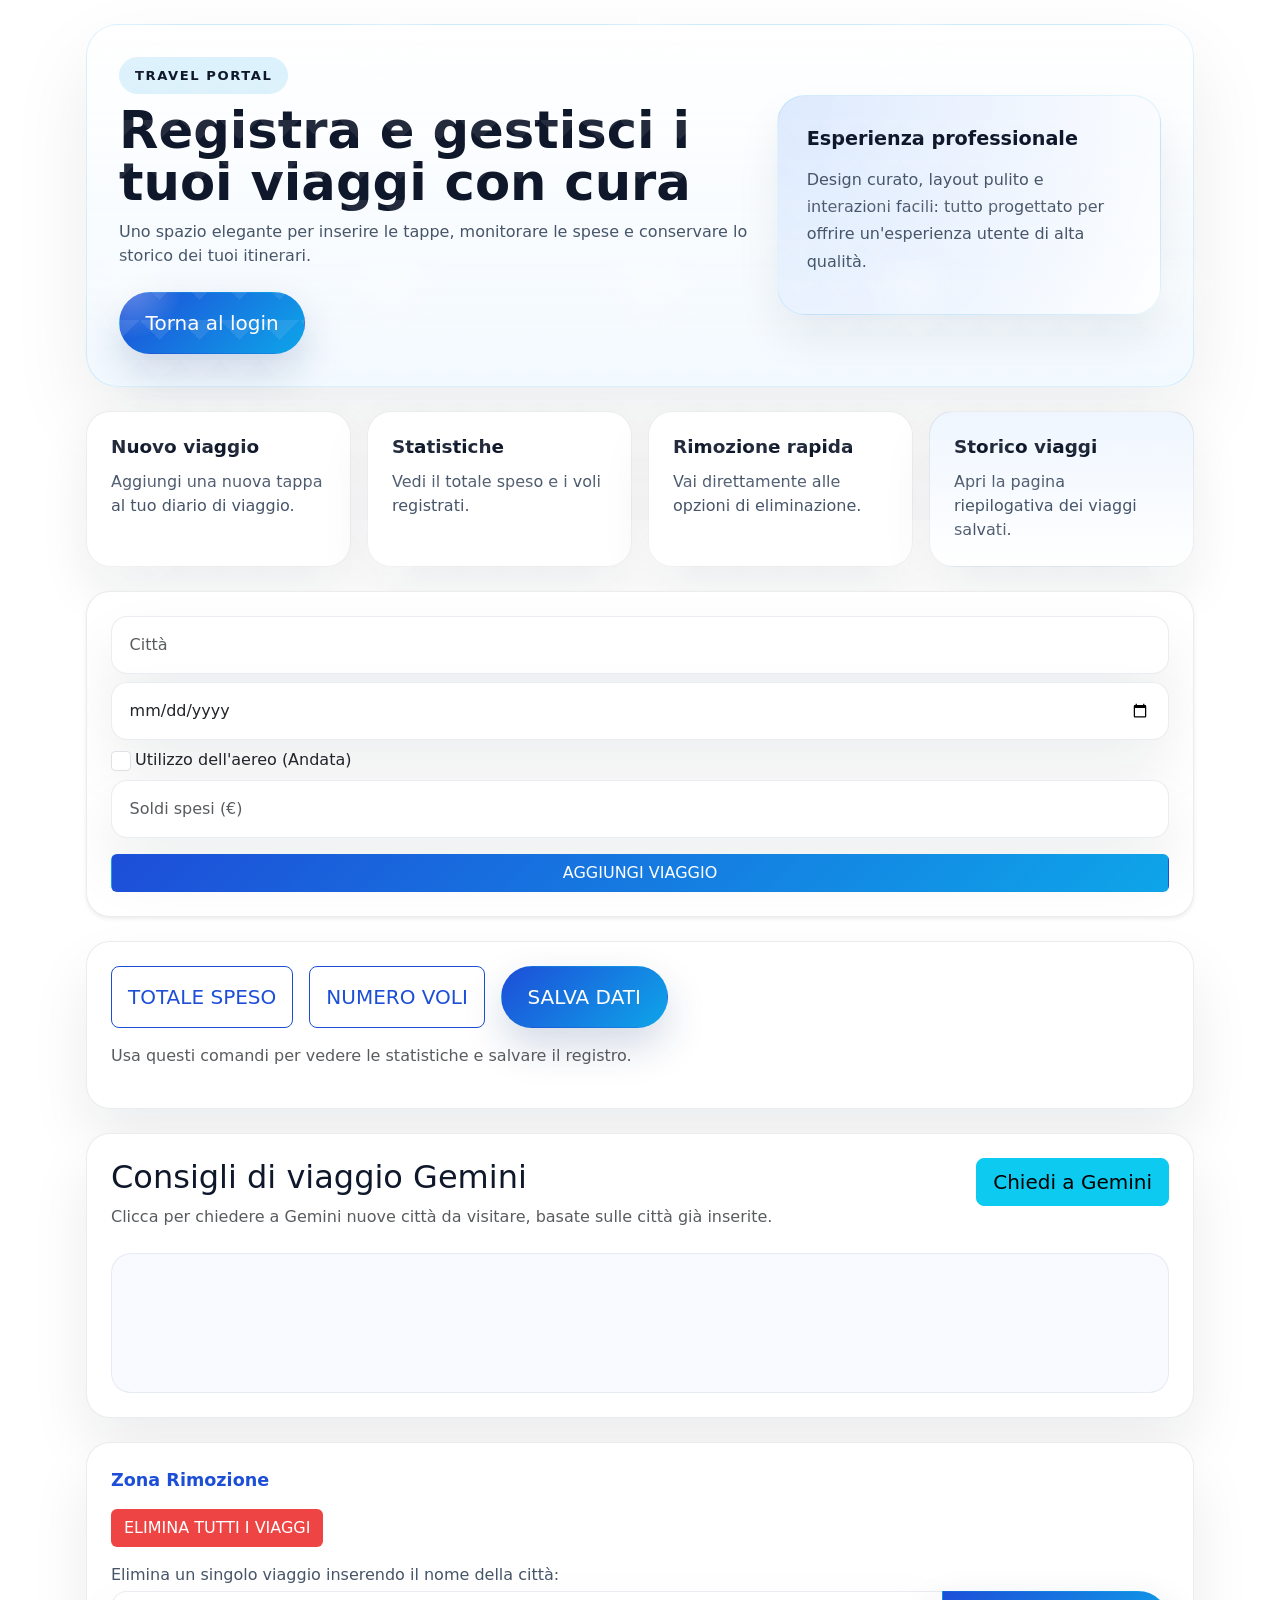
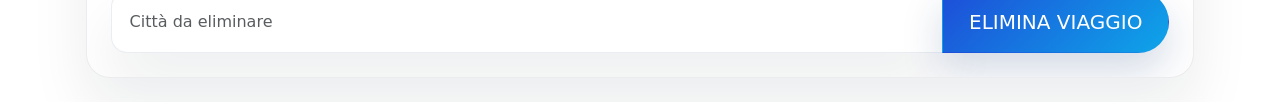
==== commit 8aeede7b: "Fase finale progetto, CSS Finalizzato" ====
--- a/index.html
+++ b/index.html
@@ -40,7 +40,7 @@
             <h2>Rimozione rapida</h2>
             <p>Vai direttamente alle opzioni di eliminazione.</p>
         </a>
-        <a href="index2.html" class="action-card action-card-secondary">
+        <a href="archivio.html" class="action-card action-card-secondary">
             <h2>Storico viaggi</h2>
             <p>Apri la pagina riepilogativa dei viaggi salvati.</p>
         </a>
@@ -67,7 +67,7 @@
         <div class="d-flex flex-wrap gap-3 mb-3">
             <button id="butt1" class="btn btn-secondary btn-lg">TOTALE SPESO</button>
             <button id="butt2" class="btn btn-secondary btn-lg">NUMERO VOLI</button>
-            <button id="buttSave" class="btn btn-success btn-lg">SALVA DATI</button>
+            <button id="buttSave" class="btn btn-primary btn-lg hero-return-button">SALVA DATI</button>
         </div>
         <p class="text-muted">Usa questi comandi per vedere le statistiche e salvare il registro.</p>
     </section>
@@ -91,7 +91,7 @@
         <p class="mb-1">Elimina un singolo viaggio inserendo il nome della città:</p>
         <div class="input-group">
             <input id="city1" type="text" placeholder="Città da eliminare" class="form-control">
-            <button id="butt4" class="btn btn-warning">ELIMINA VIAGGIO</button>
+            <button id="butt4" class="btn btn-primary btn-lg hero-return-button">ELIMINA VIAGGIO</button>
         </div>
     </section>
 
--- a/style.css
+++ b/style.css
@@ -254,6 +254,7 @@
     border: 1px solid var(--border);
     border-radius: 24px;
     box-shadow: var(--shadow);
+    padding: 20px;
 }
 
 .card {
@@ -370,10 +371,82 @@
     border-top: 1px solid rgba(148, 163, 184, 0.12);
 }
 
+.alert {
+    padding: 1rem 1.1rem;
+    border-radius: 20px;
+    margin-bottom: 1rem;
+    font-weight: 600;
+    border: 1px solid transparent;
+    box-shadow: 0 16px 32px rgba(59, 130, 246, 0.08);
+    line-height: 1.5;
+}
+
 .alert-secondary {
-    background-color: #eff6ff;
-    border-color: #dbeafe;
-    color: var(--text);
+    background-color: rgba(226, 232, 255, 0.95);
+    border-color: rgba(59, 130, 246, 0.18);
+    color: #1e3a8a;
+}
+
+.alert-success {
+    background-color: rgba(217, 239, 255, 0.95);
+    border-color: rgba(59, 130, 246, 0.18);
+    color: #0f172a;
+}
+
+.alert-info {
+    background-color: rgba(219, 234, 254, 0.95);
+    border-color: rgba(37, 99, 235, 0.24);
+    color: #1d4ed8;
+}
+
+.alert-warning {
+    background-color: rgba(254, 243, 199, 0.95);
+    border-color: rgba(245, 158, 11, 0.24);
+    color: #92400e;
+}
+
+.alert-danger {
+    background-color: rgba(254, 215, 215, 0.95);
+    border-color: rgba(220, 38, 38, 0.24);
+    color: #991b1b;
+}
+
+.custom-alert-container {
+    position: fixed;
+    top: 1rem;
+    left: 50%;
+    transform: translateX(-50%);
+    width: min(92vw, 520px);
+    display: flex;
+    flex-direction: column;
+    gap: 0.75rem;
+    z-index: 9999;
+    pointer-events: none;
+}
+
+.custom-alert {
+    pointer-events: auto;
+    opacity: 0;
+    transform: translateY(-10px);
+    animation: slideIn 0.18s ease forwards;
+    transition: opacity 0.2s ease, transform 0.2s ease;
+}
+
+.custom-alert.hide {
+    opacity: 0;
+    transform: translateY(-14px);
+    transition: opacity 0.2s ease, transform 0.2s ease;
+}
+
+@keyframes slideIn {
+    from {
+        opacity: 0;
+        transform: translateY(-10px);
+    }
+    to {
+        opacity: 1;
+        transform: translateY(0);
+    }
 }
 
 .section-title {
@@ -388,8 +461,8 @@
 
 body.login-page {
     min-height: 100vh;
-    background: radial-gradient(circle at 20% 10%, rgba(255, 248, 237, 0.92), transparent 28%),
-        linear-gradient(180deg, #fff9f1 0%, #f6ecdf 42%, #e8dac8 100%);
+    background: radial-gradient(circle at 20% 10%, rgba(59, 130, 246, 0.18), transparent 28%),
+        linear-gradient(180deg, #f8fafc 0%, #eef2ff 42%, #dbeafe 100%);
     display: flex;
     align-items: center;
     justify-content: center;
@@ -401,10 +474,9 @@
     position: fixed;
     inset: 0;
     background-image: radial-gradient(circle at 15% 18%, rgba(255, 255, 255, 0.7) 0%, transparent 20%),
-        linear-gradient(135deg, rgba(255, 255, 255, 0.18) 12%, transparent 12%),
-        linear-gradient(225deg, rgba(255, 255, 255, 0.18) 12%, transparent 12%),
-        repeating-linear-gradient(180deg, rgba(126, 89, 41, 0.04) 0, rgba(126, 89, 41, 0.04) 1px, transparent 1px, transparent 22px);
-    background-size: 280px 280px, 40px 40px, 40px 40px, 100% 44px;
+        linear-gradient(135deg, rgba(59, 130, 246, 0.08) 12%, transparent 12%),
+        linear-gradient(225deg, rgba(59, 130, 246, 0.08) 12%, transparent 12%);
+    background-size: 280px 280px, 40px 40px, 40px 40px;
     pointer-events: none;
     z-index: 0;
 }
@@ -415,7 +487,7 @@
     right: 2rem;
     bottom: 2rem;
     font-size: 5rem;
-    color: rgba(167, 122, 74, 0.16);
+    color: rgba(37, 99, 235, 0.16);
     pointer-events: none;
 }
 
@@ -431,16 +503,16 @@
 
 #divCentrale {
     width: min(480px, 100%);
-    background: linear-gradient(180deg, rgba(255, 252, 242, 0.96) 0%, rgba(255, 245, 228, 0.96) 100%);
+    background: linear-gradient(180deg, rgba(255, 255, 255, 0.98) 0%, rgba(239, 246, 255, 0.96) 100%);
     border-radius: 36px;
-    border: 1px solid rgba(162, 121, 78, 0.28);
-    box-shadow: 0 34px 90px rgba(86, 58, 29, 0.14);
+    border: 1px solid rgba(59, 130, 246, 0.18);
+    box-shadow: 0 34px 90px rgba(59, 130, 246, 0.12);
     padding: 44px 36px;
     position: relative;
     overflow: hidden;
     text-align: left;
-    background-image: radial-gradient(circle at top left, rgba(255, 255, 255, 0.65), transparent 28%),
-        linear-gradient(135deg, rgba(210, 180, 140, 0.05) 0%, transparent 40%);
+    background-image: radial-gradient(circle at top left, rgba(59, 130, 246, 0.12), transparent 28%),
+        linear-gradient(135deg, rgba(59, 130, 246, 0.06) 0%, transparent 40%);
 }
 
 #divCentrale::before {
@@ -450,7 +522,7 @@
     right: 24px;
     font-size: 0.75rem;
     letter-spacing: 0.22em;
-    color: rgba(124, 84, 46, 0.36);
+    color: rgba(37, 99, 235, 0.28);
     transform: rotate(8deg);
 }
 
@@ -460,7 +532,7 @@
     left: -8px;
     top: 16px;
     font-size: 3.5rem;
-    color: rgba(173, 124, 64, 0.16);
+    color: rgba(37, 99, 235, 0.12);
 }
 
 .travel-badge {
@@ -472,11 +544,11 @@
     font-weight: 700;
     letter-spacing: 0.16em;
     text-transform: uppercase;
-    color: #9a6b3d;
+    color: #1d4ed8;
     padding: 0.55rem 0.9rem;
     border-radius: 999px;
-    background: rgba(255, 240, 221, 0.85);
-    border: 1px solid rgba(155, 109, 57, 0.18);
+    background: rgba(219, 234, 254, 0.85);
+    border: 1px solid rgba(59, 130, 246, 0.18);
     box-shadow: inset 0 1px 0 rgba(255, 255, 255, 0.65);
 }
 
@@ -484,17 +556,24 @@
     margin-top: 0;
     margin-bottom: 0.85rem;
     font-size: clamp(2rem, 4vw, 2.6rem);
-    color: #3f2d1d;
+    color: #1e3a8a;
 }
 
 #divCentrale .subtitle {
-    color: #6c5843;
+    color: #475569;
     margin-bottom: 1.75rem;
 }
 
 #divCentrale input {
-    background: rgba(255, 255, 255, 0.92);
-    box-shadow: inset 0 2px 8px rgba(146, 115, 74, 0.08);
+    background: rgba(255, 255, 255, 0.96);
+    box-shadow: inset 0 2px 8px rgba(59, 130, 246, 0.08);
+    border: 1px solid rgba(148, 163, 184, 0.4);
+}
+
+#divCentrale input:focus {
+    outline: none;
+    border-color: #2563eb;
+    box-shadow: 0 0 0 4px rgba(59, 130, 246, 0.12);
 }
 
 #loginButton {
@@ -509,30 +588,30 @@
     font-weight: 700;
     letter-spacing: 0.08em;
     text-transform: uppercase;
-    background: linear-gradient(135deg, #b45309 0%, #f59e0b 100%);
+    background: linear-gradient(135deg, #2563eb 0%, #0891b2 100%);
     color: #fff;
     cursor: pointer;
     transition: transform 0.2s ease, box-shadow 0.2s ease, filter 0.2s ease;
-    box-shadow: 0 14px 32px rgba(168, 104, 38, 0.24);
+    box-shadow: 0 14px 32px rgba(37, 99, 235, 0.24);
 }
 
 #loginButton:hover {
     transform: translateY(-1px);
-    box-shadow: 0 18px 38px rgba(168, 104, 38, 0.28);
+    box-shadow: 0 18px 38px rgba(37, 99, 235, 0.28);
     filter: brightness(1.04);
 }
 
 .note {
-    color: #5f4f3d;
-    background: rgba(255, 249, 237, 0.9);
-    border-left: 4px solid rgba(196, 135, 52, 0.8);
+    color: #1e3a8a;
+    background: rgba(226, 232, 255, 0.95);
+    border-left: 4px solid rgba(59, 130, 246, 0.8);
     padding: 1rem 1rem 0.9rem;
     border-radius: 18px;
     margin-top: 1rem;
 }
 
 .note strong {
-    color: #4f3c2a;
+    color: #1d4ed8;
 }
 
 .login-shell {
@@ -561,61 +640,48 @@
 }
 
 .title {
-    font-family: 'Georgia', serif;
+    font-family: inherit;
+    font-weight: 800;
     font-size: clamp(2.5rem, 7vw, 3.8rem);
+    margin-bottom: 1.3rem;
+    color: #1e3a8a;
+    letter-spacing: 0.08em;
+    text-shadow: 1px 1px 10px rgba(37, 99, 235, 0.14);
+}
+
+.subtitle {
+    color: #6c5843;
     margin-bottom: 1.5rem;
-    color: #7c4a1b;
-    text-shadow: 2px 2px 10px rgba(124, 74, 27, 0.16);
-}
-
-.subtitle {
-    color: var(--text-muted);
-    margin-bottom: 1.75rem;
+    line-height: 1.7;
 }
 
 .field {
     width: 100%;
-}
-
-#divCentrale input {
+    margin-bottom: 0.95rem;
+    display: block;
+}
+
+.field input {
     width: 100%;
     border: 1px solid rgba(164, 142, 119, 0.45);
     border-radius: 18px;
-    padding: 14px 16px;
+    padding: 16px 18px;
     font-size: 1rem;
-    background: rgba(255, 255, 255, 0.95);
+    background: rgba(255, 255, 255, 0.96);
     color: #3c3528;
-    transition: border-color 0.2s ease, box-shadow 0.2s ease;
-}
-
-#divCentrale input:focus {
+    box-shadow: inset 0 2px 10px rgba(146, 115, 74, 0.06);
+    transition: border-color 0.2s ease, box-shadow 0.2s ease, background 0.2s ease;
+}
+
+.field input:focus {
     outline: none;
-    border-color: #d98f55;
-    box-shadow: 0 0 0 4px rgba(217, 143, 85, 0.15);
-}
-
-#loginButton {
-    display: inline-flex;
-    align-items: center;
-    justify-content: center;
-    width: 100%;
-    border: none;
-    border-radius: 999px;
-    padding: 16px 22px;
-    font-size: 1rem;
-    font-weight: 700;
-    letter-spacing: 0.08em;
-    text-transform: uppercase;
-    background: linear-gradient(135deg, #d96f32 0%, #ca8a51 100%);
-    color: #fff;
-    cursor: pointer;
-    transition: transform 0.2s ease, box-shadow 0.2s ease;
-    box-shadow: 0 14px 32px rgba(217, 111, 50, 0.24);
-}
-
-#loginButton:hover {
-    transform: translateY(-1px);
-    box-shadow: 0 20px 38px rgba(217, 111, 50, 0.28);
+    border-color: #c08441;
+    box-shadow: inset 0 2px 12px rgba(146, 115, 74, 0.12), 0 0 0 4px rgba(244, 219, 156, 0.18);
+    background: #fff;
+}
+
+.field input::placeholder {
+    color: rgba(92, 63, 40, 0.5);
 }
 
 @media (max-width: 900px) {
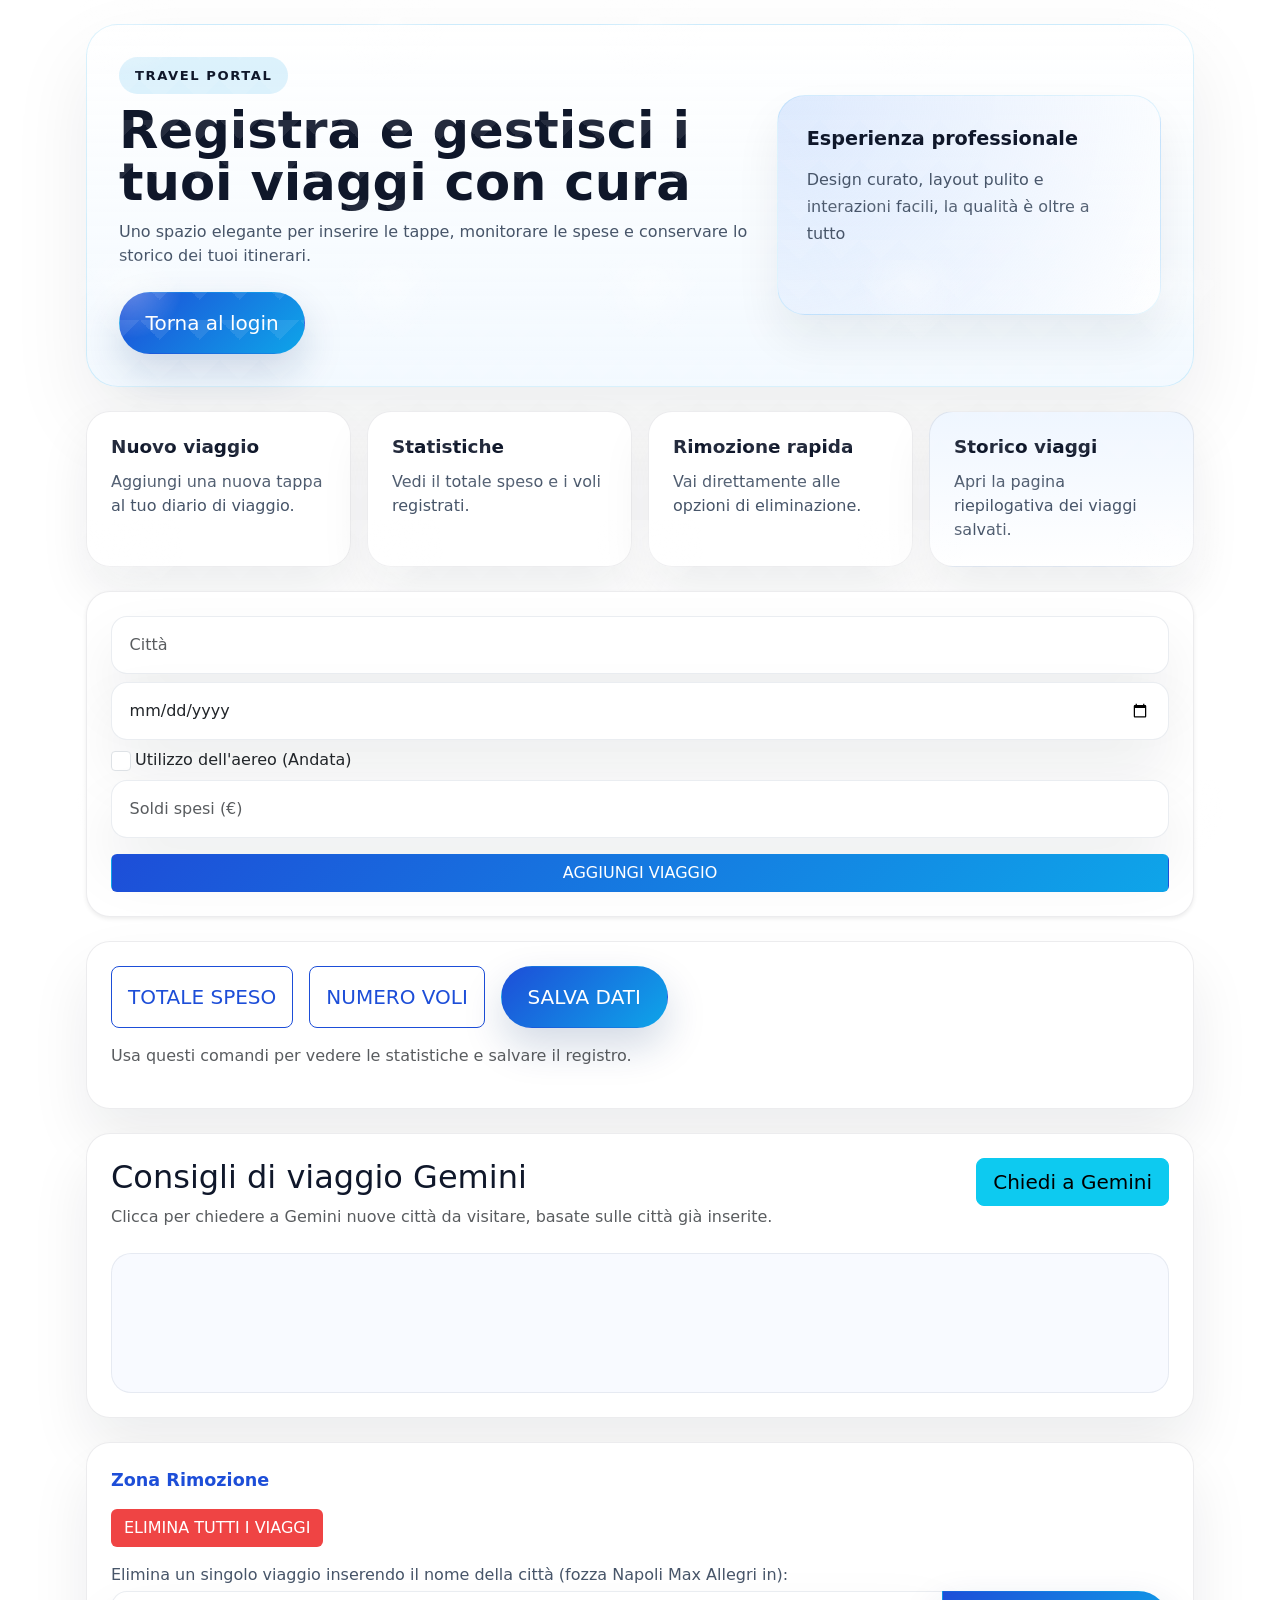
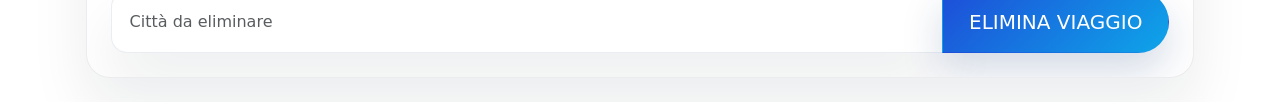
==== commit 6a0a3bea: "Progetto terminato" ====
--- a/index.html
+++ b/index.html
@@ -22,7 +22,7 @@
         <div class="hero-visual">
             <div class="hero-card">
                 <strong>Esperienza professionale</strong>
-                <p>Design curato, layout pulito e interazioni facili: tutto progettato per offrire un'esperienza utente di alta qualità.</p>
+                <p>Design curato, layout pulito e interazioni facili, la qualità è oltre a tutto</p>
             </div>
         </div>
     </header>
@@ -88,7 +88,7 @@
         <div class="mb-3">
             <button id="butt3" class="btn btn-danger">ELIMINA TUTTI I VIAGGI</button>
         </div>
-        <p class="mb-1">Elimina un singolo viaggio inserendo il nome della città:</p>
+        <p class="mb-1">Elimina un singolo viaggio inserendo il nome della città (fozza Napoli Max Allegri in):</p>
         <div class="input-group">
             <input id="city1" type="text" placeholder="Città da eliminare" class="form-control">
             <button id="butt4" class="btn btn-primary btn-lg hero-return-button">ELIMINA VIAGGIO</button>
@@ -129,7 +129,6 @@
         </div> 
     </div>
 
-    <!-- Bootstrap JS Bundle -->
     <script src="https://cdn.jsdelivr.net/npm/bootstrap@5.3.3/dist/js/bootstrap.bundle.min.js"></script>
     <script src="script.js"></script>
 </body>
